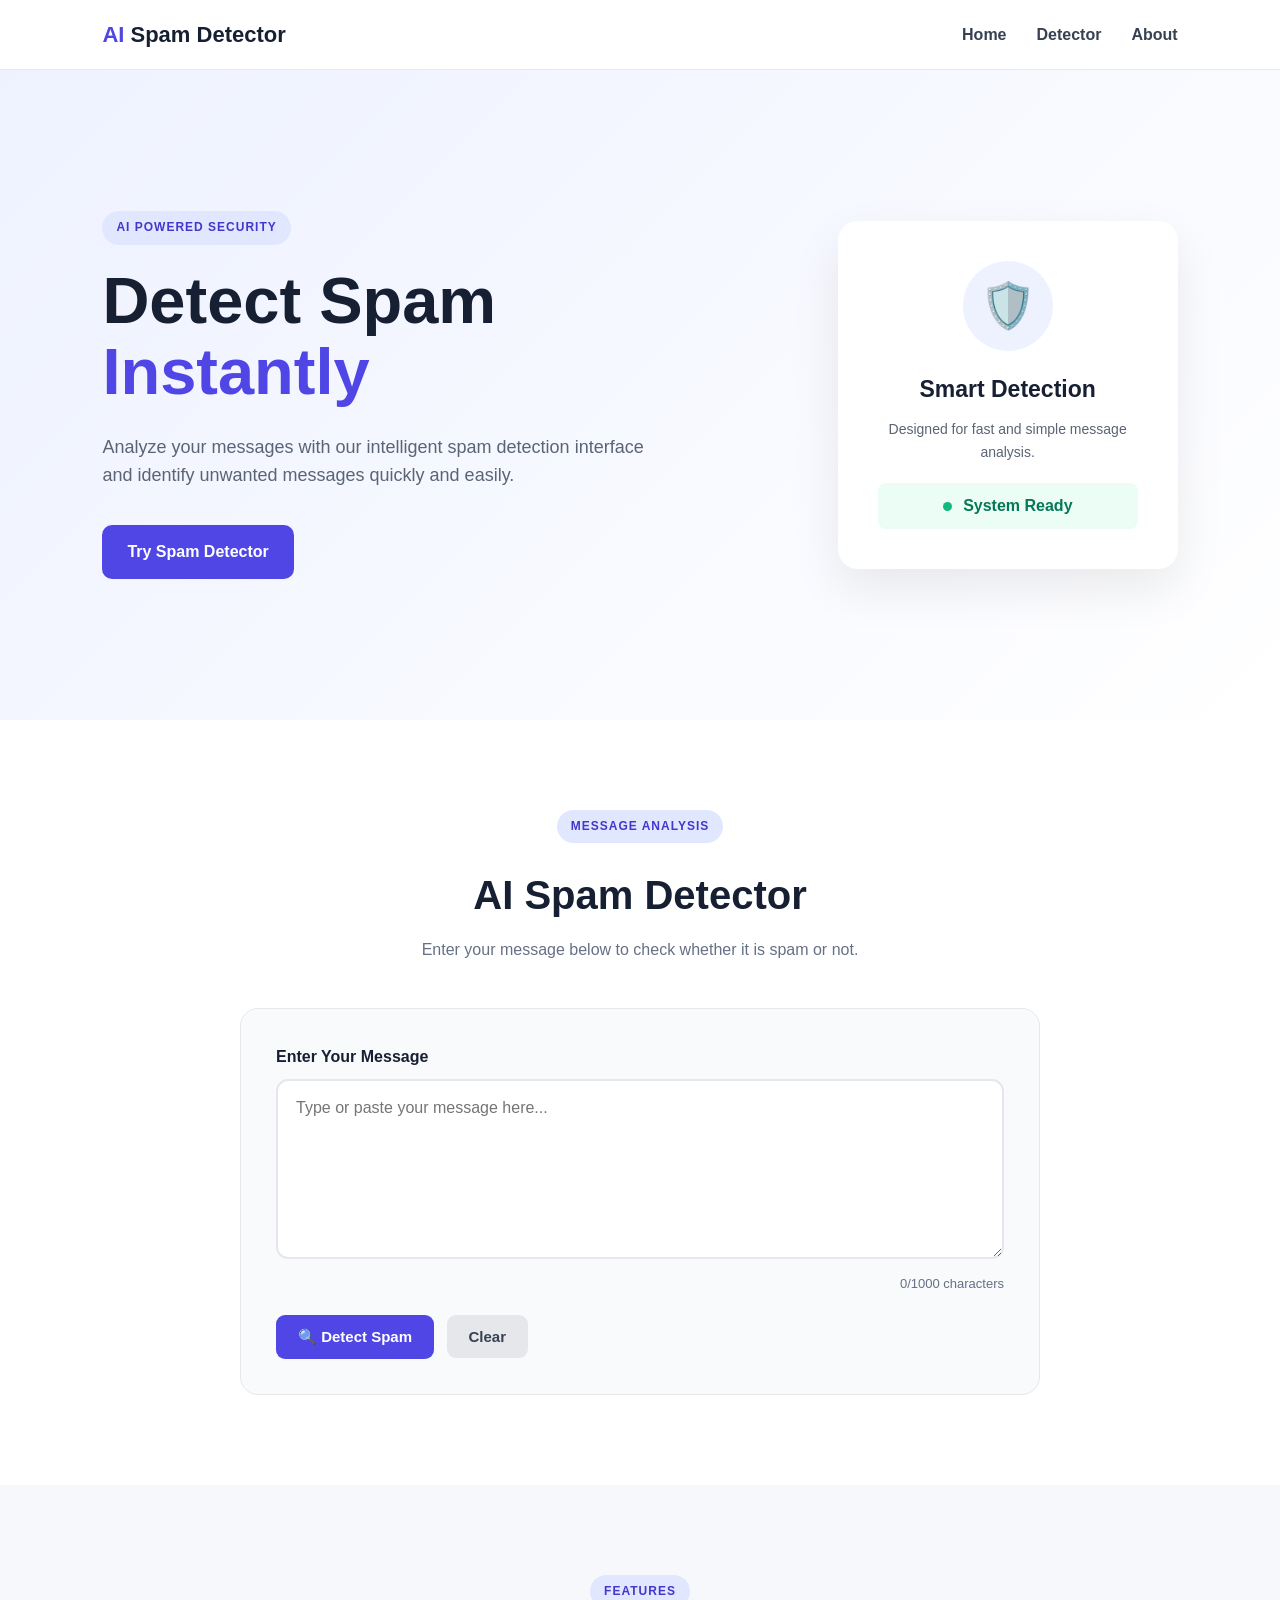
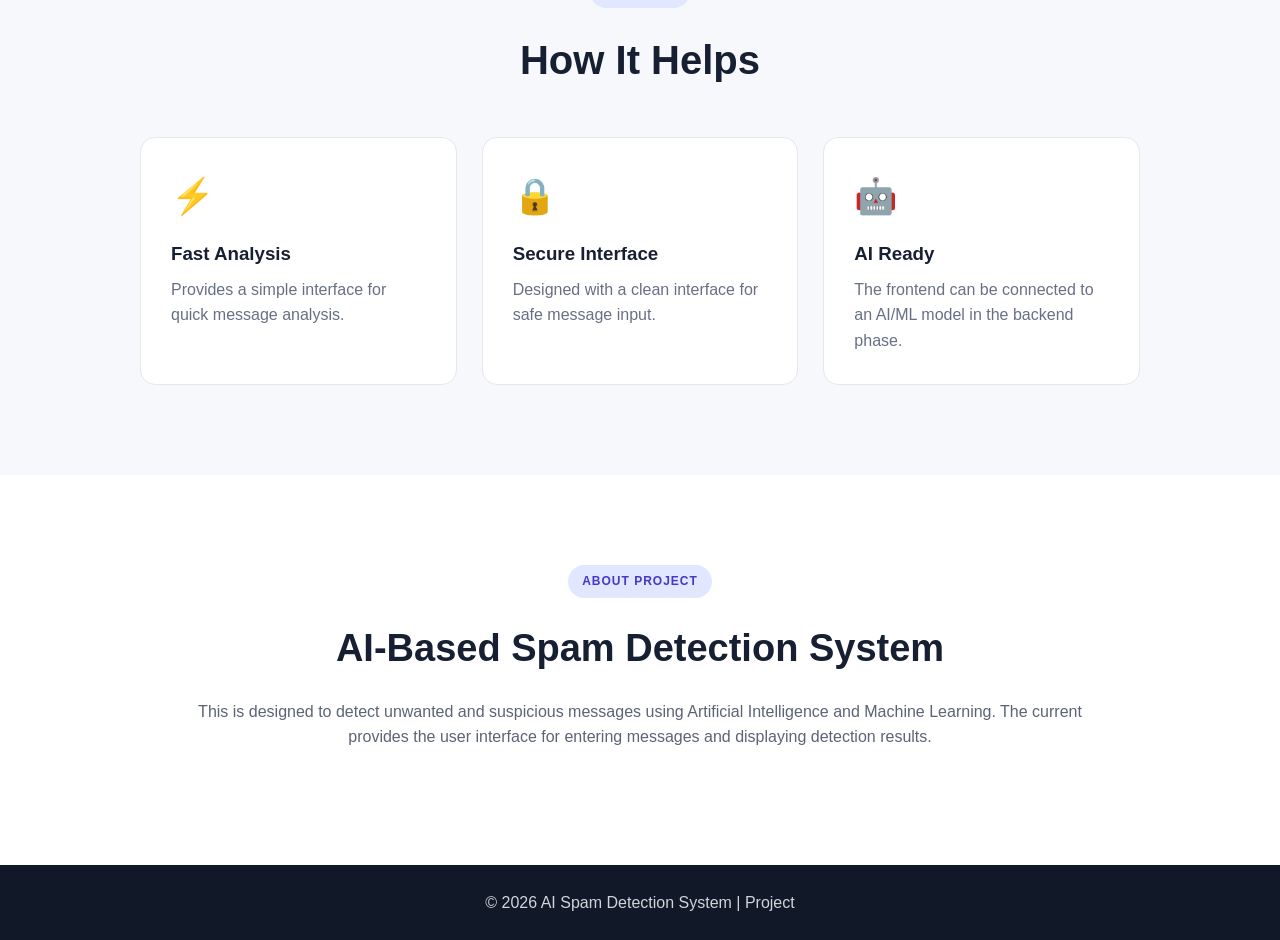
==== index.html @ cdc4ec86 "Add files via upload" ====
<!DOCTYPE html>
<html lang="en">
<head>
    <meta charset="UTF-8">
    <meta name="viewport" content="width=device-width, initial-scale=1.0">
    <title>AI Spam Detection</title>
    <link rel="stylesheet" href="style.css">
</head>

<body>

    <header class="navbar">
        <div class="logo">
            <span>AI</span> Spam Detector
        </div>

        <nav>
            <a href="#home">Home</a>
            <a href="#detector">Detector</a>
            <a href="#about">About</a>
        </nav>
    </header>

    <main>

        <!-- HOME -->
        <section id="home" class="hero">
            <div class="hero-content">
                <div class="badge">AI POWERED SECURITY</div>

                <h1>Detect Spam<br><span>Instantly</span></h1>

                <p>
                    Analyze your messages with our intelligent spam detection
                    interface and identify unwanted messages quickly and easily.
                </p>

                <a href="#detector" class="primary-btn">
                    Try Spam Detector
                </a>
            </div>

            <div class="hero-card">
                <div class="shield">🛡️</div>
                <h3>Smart Detection</h3>
                <p>Designed for fast and simple message analysis.</p>

                <div class="status">
                    <span class="dot"></span>
                    System Ready
                </div>
            </div>
        </section>

        <!-- DETECTOR -->
        <section id="detector" class="detector-section">

            <div class="section-heading">
                <div class="badge">MESSAGE ANALYSIS</div>
                <h2>AI Spam Detector</h2>
                <p>
                    Enter your message below to check whether it is spam or not.
                </p>
            </div>

            <div class="detector-box">

                <label for="message">Enter Your Message</label>

                <textarea
                    id="message"
                    placeholder="Type or paste your message here..."
                    maxlength="1000"></textarea>

                <div class="counter">
                    <span id="charCount">0</span>/1000 characters
                </div>

                <button id="detectBtn" class="detect-btn">
                    🔍 Detect Spam
                </button>

                <button id="clearBtn" class="clear-btn">
                    Clear
                </button>

                <!-- RESULT -->
                <div id="result" class="result hidden">

                    <div id="resultIcon" class="result-icon">
                        ✓
                    </div>

                    <div>
                        <h3 id="resultTitle">Result</h3>
                        <p id="resultMessage">
                            Detection result will appear here.
                        </p>
                    </div>

                </div>

            </div>
        </section>

        <!-- FEATURES -->
        <section class="features">

            <div class="section-heading">
                <div class="badge">FEATURES</div>
                <h2>How It Helps</h2>
            </div>

            <div class="feature-grid">

                <div class="feature-card">
                    <div class="feature-icon">⚡</div>
                    <h3>Fast Analysis</h3>
                    <p>
                        Provides a simple interface for quick message analysis.
                    </p>
                </div>

                <div class="feature-card">
                    <div class="feature-icon">🔒</div>
                    <h3>Secure Interface</h3>
                    <p>
                        Designed with a clean interface for safe message input.
                    </p>
                </div>

                <div class="feature-card">
                    <div class="feature-icon">🤖</div>
                    <h3>AI Ready</h3>
                    <p>
                        The frontend can be connected to an AI/ML model in the
                        backend phase.
                    </p>
                </div>

            </div>
        </section>

        <!-- ABOUT -->
        <section id="about" class="about">

            <div class="about-content">
                <div class="badge">ABOUT PROJECT</div>

                <h2>AI-Based Spam Detection System</h2>

                <p>
                    This  is designed to detect unwanted and suspicious
                    messages using Artificial Intelligence and Machine Learning.
                    The current  provides the user interface for entering
                    messages and displaying detection results.
                </p>

                
            </div>

        </section>

    </main>

    <footer>
        <p>© 2026 AI Spam Detection System | Project</p>
    </footer>

    <script src="script.js"></script>

</body>
</html>
---- style.css ----
* {
    margin: 0;
    padding: 0;
    box-sizing: border-box;
}

html {
    scroll-behavior: smooth;
}

body {
    font-family: Arial, Helvetica, sans-serif;
    background: #f6f8fc;
    color: #172033;
    line-height: 1.6;
}

/* NAVBAR */

.navbar {
    width: 100%;
    min-height: 70px;
    background: #ffffff;
    display: flex;
    justify-content: space-between;
    align-items: center;
    padding: 0 8%;
    border-bottom: 1px solid #e7eaf0;
    position: sticky;
    top: 0;
    z-index: 1000;
}

.logo {
    font-size: 22px;
    font-weight: 700;
}

.logo span {
    color: #4f46e5;
}

.navbar nav {
    display: flex;
    gap: 30px;
}

.navbar nav a {
    text-decoration: none;
    color: #374151;
    font-weight: 600;
    transition: 0.3s;
}

.navbar nav a:hover {
    color: #4f46e5;
}

/* HERO */

.hero {
    min-height: 650px;
    padding: 90px 8%;
    display: flex;
    align-items: center;
    justify-content: space-between;
    gap: 50px;
    background: linear-gradient(135deg, #eef2ff, #ffffff);
}

.hero-content {
    max-width: 650px;
}

.badge {
    display: inline-block;
    background: #e0e7ff;
    color: #4338ca;
    padding: 7px 14px;
    border-radius: 30px;
    font-size: 12px;
    font-weight: 700;
    letter-spacing: 1px;
    margin-bottom: 20px;
}

.hero h1 {
    font-size: 65px;
    line-height: 1.1;
    margin-bottom: 25px;
}

.hero h1 span {
    color: #4f46e5;
}

.hero p {
    font-size: 18px;
    color: #5b6475;
    max-width: 570px;
    margin-bottom: 35px;
}

.primary-btn {
    display: inline-block;
    padding: 14px 25px;
    background: #4f46e5;
    color: white;
    text-decoration: none;
    border-radius: 10px;
    font-weight: 700;
    transition: 0.3s;
}

.primary-btn:hover {
    background: #3730a3;
    transform: translateY(-2px);
}

/* HERO CARD */

.hero-card {
    width: 340px;
    background: white;
    padding: 40px;
    border-radius: 20px;
    text-align: center;
    box-shadow: 0 20px 50px rgba(0, 0, 0, 0.08);
}

.shield {
    width: 90px;
    height: 90px;
    margin: auto auto 20px;
    border-radius: 50%;
    background: #eef2ff;
    display: flex;
    align-items: center;
    justify-content: center;
    font-size: 45px;
}

.hero-card h3 {
    font-size: 23px;
    margin-bottom: 10px;
}

.hero-card p {
    font-size: 14px;
    margin-bottom: 20px;
}

.status {
    padding: 10px;
    background: #ecfdf5;
    color: #047857;
    border-radius: 8px;
    font-weight: 600;
}

.dot {
    width: 9px;
    height: 9px;
    display: inline-block;
    background: #10b981;
    border-radius: 50%;
    margin-right: 7px;
}

/* DETECTOR */

.detector-section {
    padding: 90px 8%;
    background: white;
}

.section-heading {
    text-align: center;
    margin-bottom: 45px;
}

.section-heading h2 {
    font-size: 40px;
    margin-bottom: 10px;
}

.section-heading p {
    color: #667085;
}

/* DETECTOR BOX */

.detector-box {
    max-width: 800px;
    margin: auto;
    padding: 35px;
    background: #f8fafc;
    border: 1px solid #e5e7eb;
    border-radius: 18px;
}

.detector-box label {
    display: block;
    font-weight: 700;
    margin-bottom: 10px;
}

textarea {
    width: 100%;
    height: 180px;
    resize: vertical;
    border: 2px solid #e5e7eb;
    border-radius: 12px;
    padding: 18px;
    font-size: 16px;
    font-family: inherit;
    outline: none;
    background: white;
}

textarea:focus {
    border-color: #4f46e5;
}

.counter {
    text-align: right;
    color: #667085;
    font-size: 13px;
    margin: 7px 0 20px;
}

.detect-btn,
.clear-btn {
    border: none;
    border-radius: 9px;
    padding: 13px 22px;
    cursor: pointer;
    font-size: 15px;
    font-weight: 700;
}

.detect-btn {
    background: #4f46e5;
    color: white;
}

.detect-btn:hover {
    background: #3730a3;
}

.clear-btn {
    background: #e5e7eb;
    color: #374151;
    margin-left: 8px;
}

/* RESULT */

.result {
    margin-top: 25px;
    padding: 20px;
    border-radius: 12px;
    display: flex;
    align-items: center;
    gap: 18px;
}

.result-icon {
    width: 55px;
    height: 55px;
    border-radius: 50%;
    display: flex;
    align-items: center;
    justify-content: center;
    font-size: 25px;
    font-weight: bold;
}

.result h3 {
    margin-bottom: 3px;
}

.result p {
    color: #5b6475;
}

.spam-result {
    background: #fef2f2;
    border: 1px solid #fecaca;
}

.spam-result .result-icon {
    background: #fee2e2;
    color: #dc2626;
}

.safe-result {
    background: #ecfdf5;
    border: 1px solid #a7f3d0;
}

.safe-result .result-icon {
    background: #d1fae5;
    color: #059669;
}

.hidden {
    display: none;
}

/* FEATURES */

.features {
    padding: 90px 8%;
    background: #f6f8fc;
}

.feature-grid {
    max-width: 1000px;
    margin: auto;
    display: grid;
    grid-template-columns: repeat(3, 1fr);
    gap: 25px;
}

.feature-card {
    background: white;
    padding: 30px;
    border-radius: 15px;
    border: 1px solid #e5e7eb;
    transition: 0.3s;
}

.feature-card:hover {
    transform: translateY(-5px);
    box-shadow: 0 15px 30px rgba(0, 0, 0, 0.07);
}

.feature-icon {
    font-size: 35px;
    margin-bottom: 15px;
}

.feature-card h3 {
    margin-bottom: 8px;
}

.feature-card p {
    color: #667085;
}

/* ABOUT */

.about {
    padding: 90px 8%;
    background: white;
}

.about-content {
    max-width: 900px;
    margin: auto;
    text-align: center;
}

.about-content h2 {
    font-size: 38px;
    margin-bottom: 20px;
}

.about-content p {
    color: #5b6475;
    margin-bottom: 25px;
}

.tech-list {
    display: flex;
    justify-content: center;
    flex-wrap: wrap;
    gap: 10px;
}

.tech-list span {
    padding: 8px 15px;
    background: #eef2ff;
    color: #4338ca;
    border-radius: 20px;
    font-weight: 600;
    font-size: 14px;
}

/* FOOTER */

footer {
    background: #111827;
    color: #d1d5db;
    text-align: center;
    padding: 25px;
}

/* RESPONSIVE */

@media (max-width: 850px) {

    .hero {
        flex-direction: column;
        text-align: center;
    }

    .hero-card {
        width: 100%;
        max-width: 400px;
    }

    .hero h1 {
        font-size: 48px;
    }

    .feature-grid {
        grid-template-columns: 1fr;
        max-width: 500px;
    }
}

@media (max-width: 600px) {

    .navbar {
        padding: 15px 5%;
        flex-direction: column;
        gap: 10px;
    }

    .navbar nav {
        gap: 15px;
    }

    .hero {
        padding: 60px 5%;
    }

    .hero h1 {
        font-size: 40px;
    }

    .detector-section,
    .features,
    .about {
        padding: 60px 5%;
    }

    .detector-box {
        padding: 20px;
    }

    .section-heading h2 {
        font-size: 30px;
    }
}
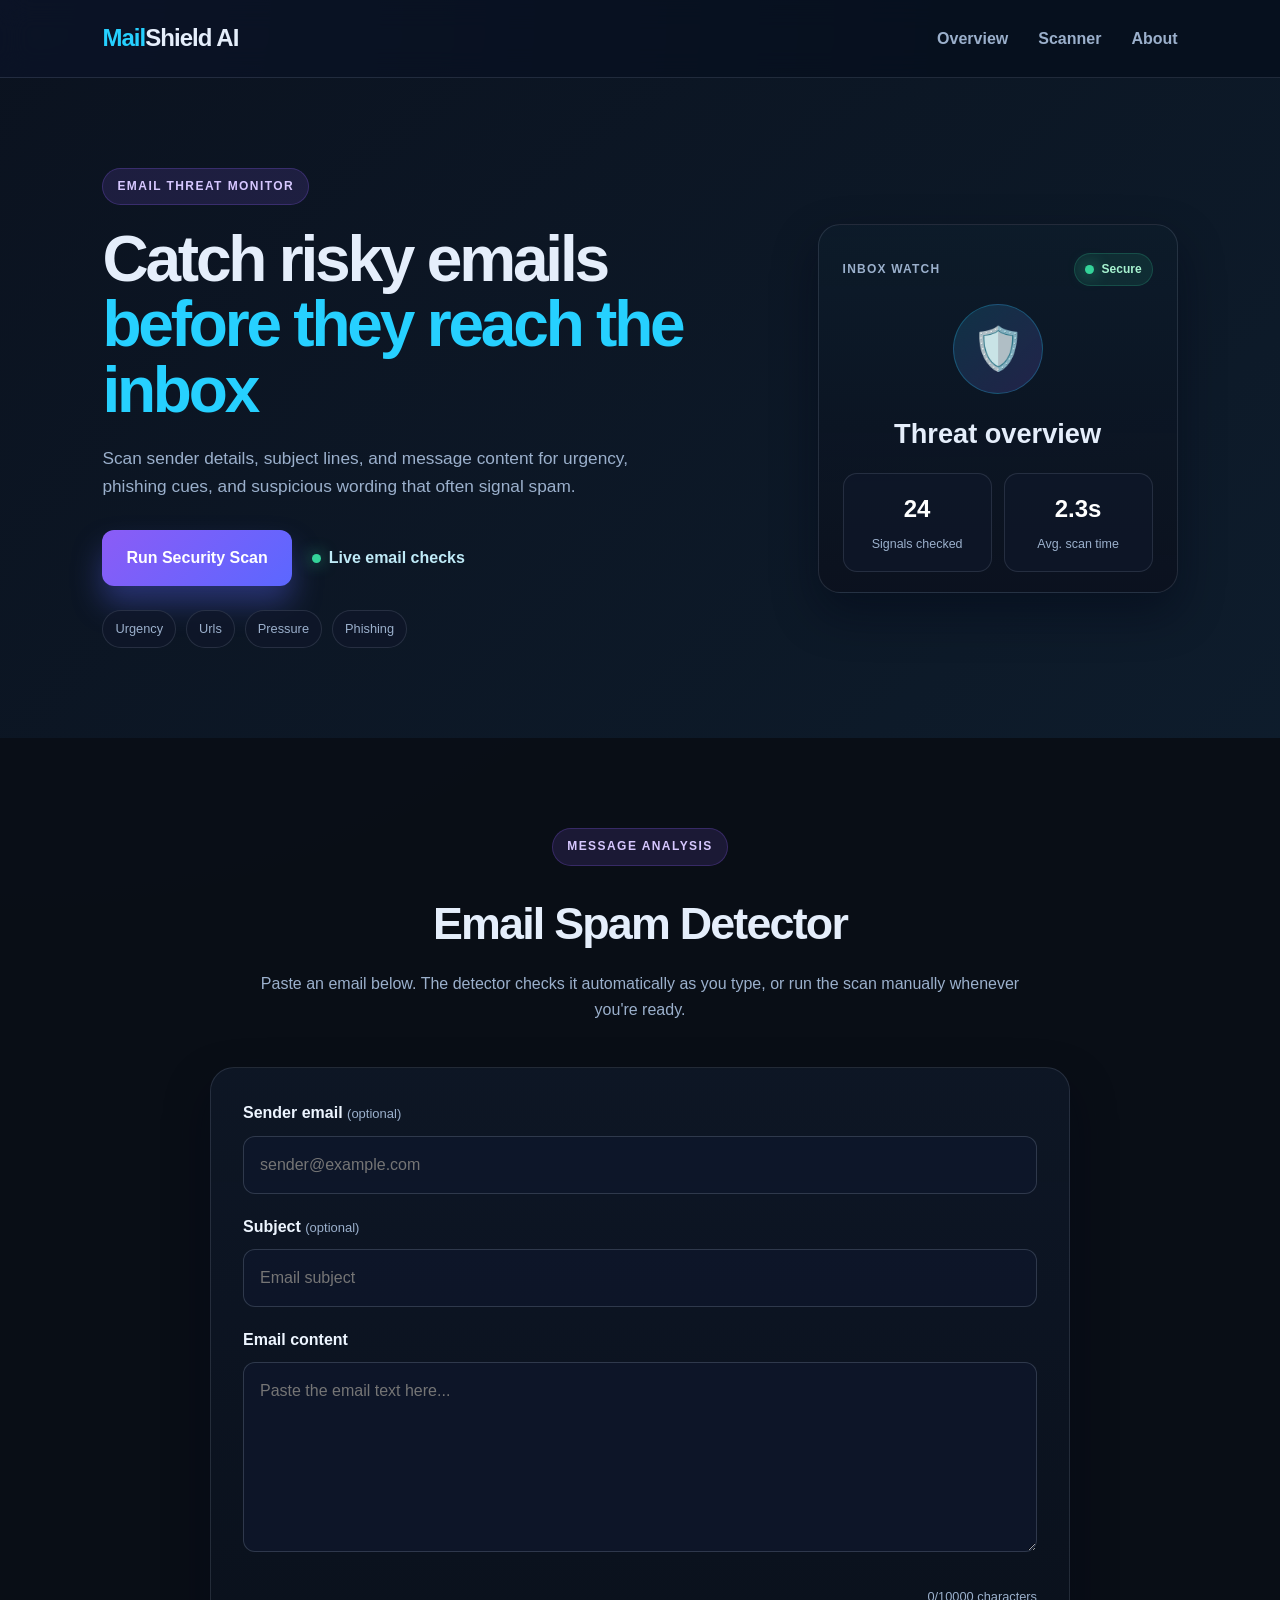
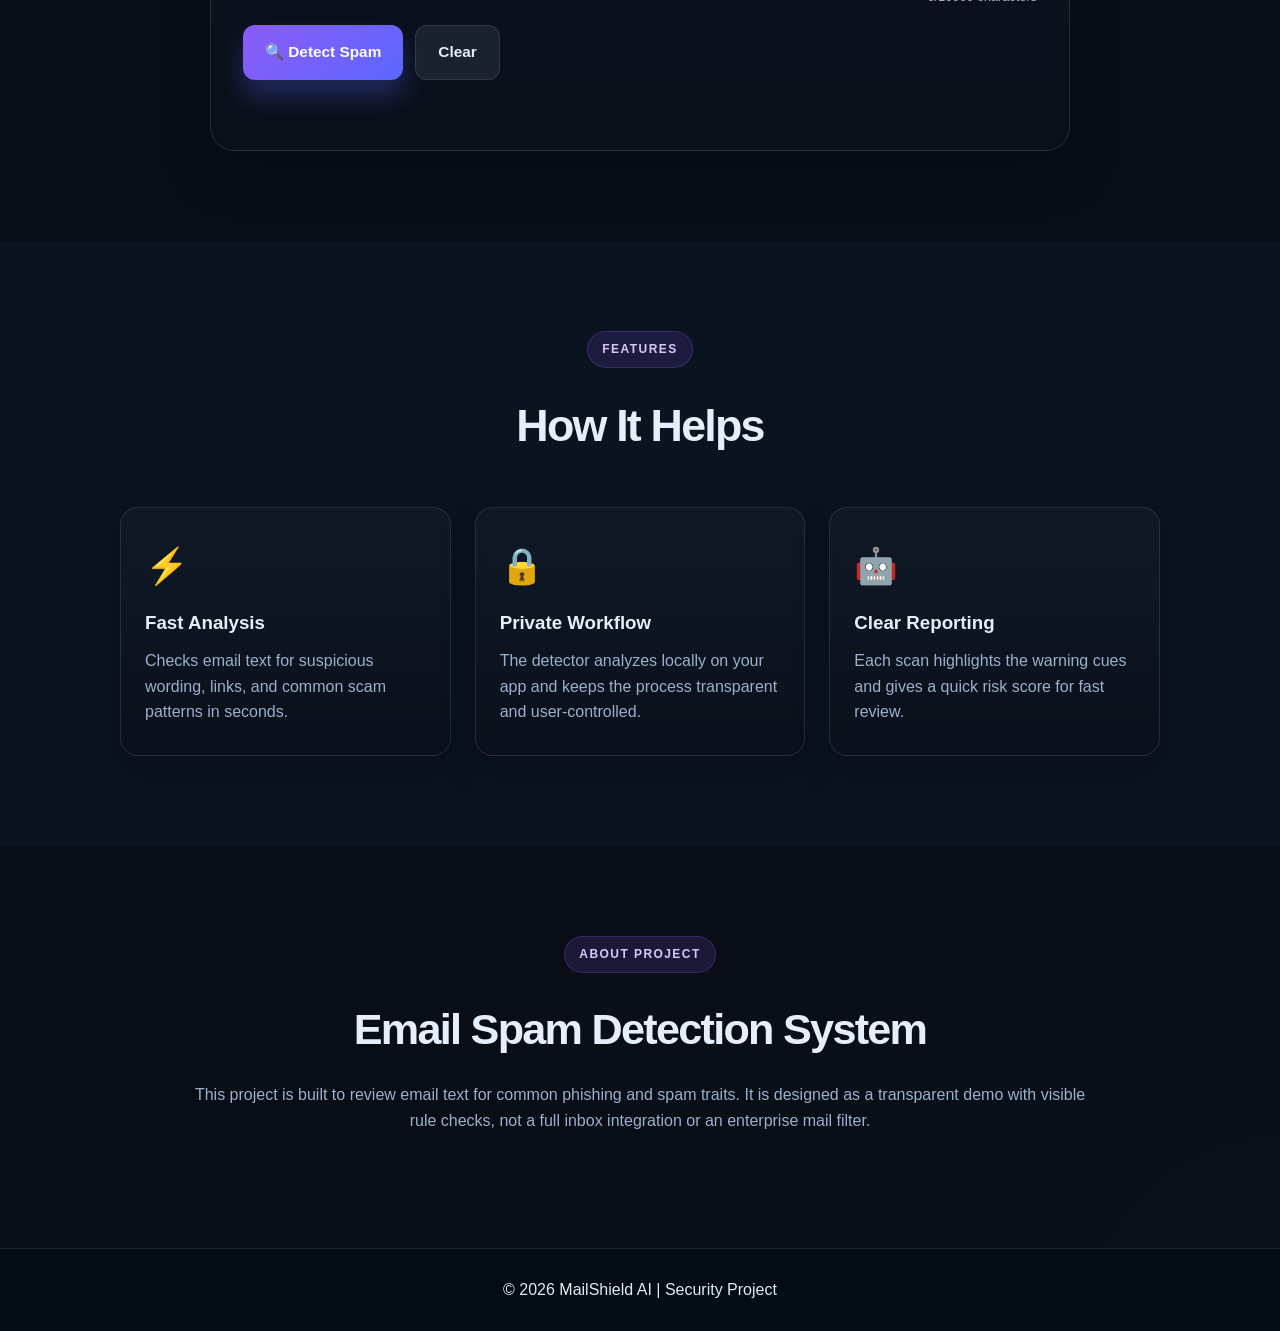
==== commit f9c9c181: "Refresh spam detector UI Co-authored-by: Copilot <223556219+Copilot@users.noreply.github.com>" ====
--- a/index.html
+++ b/index.html
@@ -1,173 +1,194 @@
-<!DOCTYPE html>
-<html lang="en">
-<head>
-    <meta charset="UTF-8">
-    <meta name="viewport" content="width=device-width, initial-scale=1.0">
-    <title>AI Spam Detection</title>
-    <link rel="stylesheet" href="style.css">
-</head>
-
-<body>
-
-    <header class="navbar">
-        <div class="logo">
-            <span>AI</span> Spam Detector
-        </div>
-
-        <nav>
-            <a href="#home">Home</a>
-            <a href="#detector">Detector</a>
-            <a href="#about">About</a>
-        </nav>
-    </header>
-
-    <main>
-
-        <!-- HOME -->
-        <section id="home" class="hero">
-            <div class="hero-content">
-                <div class="badge">AI POWERED SECURITY</div>
-
-                <h1>Detect Spam<br><span>Instantly</span></h1>
-
-                <p>
-                    Analyze your messages with our intelligent spam detection
-                    interface and identify unwanted messages quickly and easily.
-                </p>
-
-                <a href="#detector" class="primary-btn">
-                    Try Spam Detector
-                </a>
-            </div>
-
-            <div class="hero-card">
-                <div class="shield">🛡️</div>
-                <h3>Smart Detection</h3>
-                <p>Designed for fast and simple message analysis.</p>
-
-                <div class="status">
-                    <span class="dot"></span>
-                    System Ready
-                </div>
-            </div>
-        </section>
-
-        <!-- DETECTOR -->
-        <section id="detector" class="detector-section">
-
-            <div class="section-heading">
-                <div class="badge">MESSAGE ANALYSIS</div>
-                <h2>AI Spam Detector</h2>
-                <p>
-                    Enter your message below to check whether it is spam or not.
-                </p>
-            </div>
-
-            <div class="detector-box">
-
-                <label for="message">Enter Your Message</label>
-
-                <textarea
-                    id="message"
-                    placeholder="Type or paste your message here..."
-                    maxlength="1000"></textarea>
-
-                <div class="counter">
-                    <span id="charCount">0</span>/1000 characters
-                </div>
-
-                <button id="detectBtn" class="detect-btn">
-                    🔍 Detect Spam
-                </button>
-
-                <button id="clearBtn" class="clear-btn">
-                    Clear
-                </button>
-
-                <!-- RESULT -->
-                <div id="result" class="result hidden">
-
-                    <div id="resultIcon" class="result-icon">
-                        ✓
-                    </div>
-
-                    <div>
-                        <h3 id="resultTitle">Result</h3>
-                        <p id="resultMessage">
-                            Detection result will appear here.
-                        </p>
-                    </div>
-
-                </div>
-
-            </div>
-        </section>
-
-        <!-- FEATURES -->
-        <section class="features">
-
-            <div class="section-heading">
-                <div class="badge">FEATURES</div>
-                <h2>How It Helps</h2>
-            </div>
-
-            <div class="feature-grid">
-
-                <div class="feature-card">
-                    <div class="feature-icon">⚡</div>
-                    <h3>Fast Analysis</h3>
-                    <p>
-                        Provides a simple interface for quick message analysis.
-                    </p>
-                </div>
-
-                <div class="feature-card">
-                    <div class="feature-icon">🔒</div>
-                    <h3>Secure Interface</h3>
-                    <p>
-                        Designed with a clean interface for safe message input.
-                    </p>
-                </div>
-
-                <div class="feature-card">
-                    <div class="feature-icon">🤖</div>
-                    <h3>AI Ready</h3>
-                    <p>
-                        The frontend can be connected to an AI/ML model in the
-                        backend phase.
-                    </p>
-                </div>
-
-            </div>
-        </section>
-
-        <!-- ABOUT -->
-        <section id="about" class="about">
-
-            <div class="about-content">
-                <div class="badge">ABOUT PROJECT</div>
-
-                <h2>AI-Based Spam Detection System</h2>
-
-                <p>
-                    This  is designed to detect unwanted and suspicious
-                    messages using Artificial Intelligence and Machine Learning.
-                    The current  provides the user interface for entering
-                    messages and displaying detection results.
-                </p>
-
-                
-            </div>
-
-        </section>
-
-    </main>
-
-    <footer>
-        <p>© 2026 AI Spam Detection System | Project</p>
-    </footer>
-
-    <script src="script.js"></script>
-
-</body>
-</html>+<!DOCTYPE html>
+<html lang="en">
+<head>
+    <meta charset="UTF-8">
+    <meta name="viewport" content="width=device-width, initial-scale=1.0">
+    <title>MailShield AI</title>
+    <link rel="stylesheet" href="style.css">
+</head>
+
+<body>
+
+    <header class="navbar">
+        <div class="logo">
+            <span>Mail</span>Shield AI
+        </div>
+
+        <nav>
+            <a href="#home">Overview</a>
+            <a href="#detector">Scanner</a>
+            <a href="#about">About</a>
+        </nav>
+    </header>
+
+    <main>
+
+        <section id="home" class="hero">
+            <div class="hero-content">
+                <div class="badge">EMAIL THREAT MONITOR</div>
+
+                <h1>Catch risky emails<br><span>before they reach the inbox</span></h1>
+
+                <p>
+                    Scan sender details, subject lines, and message content for urgency,
+                    phishing cues, and suspicious wording that often signal spam.
+                </p>
+
+                <div class="hero-actions">
+                    <a href="#detector" class="primary-btn">Run Security Scan</a>
+                    <span class="mini-status"><span class="dot"></span>Live email checks</span>
+                </div>
+
+                <div class="signal-row">
+                    <span>Urgency</span>
+                    <span>Urls</span>
+                    <span>Pressure</span>
+                    <span>Phishing</span>
+                </div>
+            </div>
+
+            <div class="hero-card">
+                <div class="panel-header">
+                    <span class="mini-label">Inbox watch</span>
+                    <span class="status-pill"><span class="dot"></span>Secure</span>
+                </div>
+
+                <div class="shield">🛡️</div>
+                <h3>Threat overview</h3>
+
+                <div class="metric-list">
+                    <div>
+                        <strong>24</strong>
+                        <span>Signals checked</span>
+                    </div>
+                    <div>
+                        <strong>2.3s</strong>
+                        <span>Avg. scan time</span>
+                    </div>
+                </div>
+            </div>
+        </section>
+
+        <section id="detector" class="detector-section">
+
+            <div class="section-heading">
+                <div class="badge">MESSAGE ANALYSIS</div>
+                <h2>Email Spam Detector</h2>
+                <p>
+                    Paste an email below. The detector checks it automatically as you type,
+                    or run the scan manually whenever you're ready.
+                </p>
+                <p id="hostingNotice" class="hosting-notice hidden" role="status"></p>
+            </div>
+
+            <div class="detector-box">
+
+                <label for="sender">Sender email <span>(optional)</span></label>
+                <input
+                    id="sender"
+                    type="email"
+                    maxlength="254"
+                    autocomplete="off"
+                    placeholder="sender@example.com">
+
+                <label for="subject">Subject <span>(optional)</span></label>
+                <input
+                    id="subject"
+                    type="text"
+                    maxlength="200"
+                    placeholder="Email subject">
+
+                <label for="message">Email content</label>
+                <textarea
+                    id="message"
+                    placeholder="Paste the email text here..."
+                    maxlength="10000"
+                    required></textarea>
+
+                <div class="counter">
+                    <span id="charCount">0</span>/10000 characters
+                </div>
+
+                <div class="button-row">
+                    <button id="detectBtn" class="detect-btn" type="button">
+                        🔍 Detect Spam
+                    </button>
+
+                    <button id="clearBtn" class="clear-btn" type="button">
+                        Clear
+                    </button>
+                </div>
+
+                <p id="detectionStatus" class="detection-status" role="status" aria-live="polite"></p>
+
+                <div id="result" class="result hidden" aria-live="polite">
+                    <div id="resultIcon" class="result-icon">✓</div>
+
+                    <div>
+                        <h3 id="resultTitle">Result</h3>
+                        <p id="resultMessage">
+                            Detection result will appear here.
+                        </p>
+                        <ul id="resultSignals" class="result-signals"></ul>
+                    </div>
+                </div>
+
+            </div>
+        </section>
+
+        <section class="features">
+
+            <div class="section-heading">
+                <div class="badge">FEATURES</div>
+                <h2>How It Helps</h2>
+            </div>
+
+            <div class="feature-grid">
+
+                <div class="feature-card">
+                    <div class="feature-icon">⚡</div>
+                    <h3>Fast Analysis</h3>
+                    <p>Checks email text for suspicious wording, links, and common scam patterns in seconds.</p>
+                </div>
+
+                <div class="feature-card">
+                    <div class="feature-icon">🔒</div>
+                    <h3>Private Workflow</h3>
+                    <p>The detector analyzes locally on your app and keeps the process transparent and user-controlled.</p>
+                </div>
+
+                <div class="feature-card">
+                    <div class="feature-icon">🤖</div>
+                    <h3>Clear Reporting</h3>
+                    <p>Each scan highlights the warning cues and gives a quick risk score for fast review.</p>
+                </div>
+
+            </div>
+        </section>
+
+        <section id="about" class="about">
+
+            <div class="about-content">
+                <div class="badge">ABOUT PROJECT</div>
+
+                <h2>Email Spam Detection System</h2>
+
+                <p>
+                    This project is built to review email text for common phishing and spam traits.
+                    It is designed as a transparent demo with visible rule checks, not a full inbox
+                    integration or an enterprise mail filter.
+                </p>
+            </div>
+
+        </section>
+
+    </main>
+
+    <footer>
+        <p>© 2026 MailShield AI | Security Project</p>
+    </footer>
+
+    <script src="script.js"></script>
+
+</body>
+</html>
--- a/style.css
+++ b/style.css
@@ -1,457 +1,638 @@
-* {
-    margin: 0;
-    padding: 0;
-    box-sizing: border-box;
-}
-
-html {
-    scroll-behavior: smooth;
-}
-
-body {
-    font-family: Arial, Helvetica, sans-serif;
-    background: #f6f8fc;
-    color: #172033;
-    line-height: 1.6;
-}
-
-/* NAVBAR */
-
-.navbar {
-    width: 100%;
-    min-height: 70px;
-    background: #ffffff;
-    display: flex;
-    justify-content: space-between;
-    align-items: center;
-    padding: 0 8%;
-    border-bottom: 1px solid #e7eaf0;
-    position: sticky;
-    top: 0;
-    z-index: 1000;
-}
-
-.logo {
-    font-size: 22px;
-    font-weight: 700;
-}
-
-.logo span {
-    color: #4f46e5;
-}
-
-.navbar nav {
-    display: flex;
-    gap: 30px;
-}
-
-.navbar nav a {
-    text-decoration: none;
-    color: #374151;
-    font-weight: 600;
-    transition: 0.3s;
-}
-
-.navbar nav a:hover {
-    color: #4f46e5;
-}
-
-/* HERO */
-
-.hero {
-    min-height: 650px;
-    padding: 90px 8%;
-    display: flex;
-    align-items: center;
-    justify-content: space-between;
-    gap: 50px;
-    background: linear-gradient(135deg, #eef2ff, #ffffff);
-}
-
-.hero-content {
-    max-width: 650px;
-}
-
-.badge {
-    display: inline-block;
-    background: #e0e7ff;
-    color: #4338ca;
-    padding: 7px 14px;
-    border-radius: 30px;
-    font-size: 12px;
-    font-weight: 700;
-    letter-spacing: 1px;
-    margin-bottom: 20px;
-}
-
-.hero h1 {
-    font-size: 65px;
-    line-height: 1.1;
-    margin-bottom: 25px;
-}
-
-.hero h1 span {
-    color: #4f46e5;
-}
-
-.hero p {
-    font-size: 18px;
-    color: #5b6475;
-    max-width: 570px;
-    margin-bottom: 35px;
-}
-
-.primary-btn {
-    display: inline-block;
-    padding: 14px 25px;
-    background: #4f46e5;
-    color: white;
-    text-decoration: none;
-    border-radius: 10px;
-    font-weight: 700;
-    transition: 0.3s;
-}
-
-.primary-btn:hover {
-    background: #3730a3;
-    transform: translateY(-2px);
-}
-
-/* HERO CARD */
-
-.hero-card {
-    width: 340px;
-    background: white;
-    padding: 40px;
-    border-radius: 20px;
-    text-align: center;
-    box-shadow: 0 20px 50px rgba(0, 0, 0, 0.08);
-}
-
-.shield {
-    width: 90px;
-    height: 90px;
-    margin: auto auto 20px;
-    border-radius: 50%;
-    background: #eef2ff;
-    display: flex;
-    align-items: center;
-    justify-content: center;
-    font-size: 45px;
-}
-
-.hero-card h3 {
-    font-size: 23px;
-    margin-bottom: 10px;
-}
-
-.hero-card p {
-    font-size: 14px;
-    margin-bottom: 20px;
-}
-
-.status {
-    padding: 10px;
-    background: #ecfdf5;
-    color: #047857;
-    border-radius: 8px;
-    font-weight: 600;
-}
-
-.dot {
-    width: 9px;
-    height: 9px;
-    display: inline-block;
-    background: #10b981;
-    border-radius: 50%;
-    margin-right: 7px;
-}
-
-/* DETECTOR */
-
-.detector-section {
-    padding: 90px 8%;
-    background: white;
-}
-
-.section-heading {
-    text-align: center;
-    margin-bottom: 45px;
-}
-
-.section-heading h2 {
-    font-size: 40px;
-    margin-bottom: 10px;
-}
-
-.section-heading p {
-    color: #667085;
-}
-
-/* DETECTOR BOX */
-
-.detector-box {
-    max-width: 800px;
-    margin: auto;
-    padding: 35px;
-    background: #f8fafc;
-    border: 1px solid #e5e7eb;
-    border-radius: 18px;
-}
-
-.detector-box label {
-    display: block;
-    font-weight: 700;
-    margin-bottom: 10px;
-}
-
-textarea {
-    width: 100%;
-    height: 180px;
-    resize: vertical;
-    border: 2px solid #e5e7eb;
-    border-radius: 12px;
-    padding: 18px;
-    font-size: 16px;
-    font-family: inherit;
-    outline: none;
-    background: white;
-}
-
-textarea:focus {
-    border-color: #4f46e5;
-}
-
-.counter {
-    text-align: right;
-    color: #667085;
-    font-size: 13px;
-    margin: 7px 0 20px;
-}
-
-.detect-btn,
-.clear-btn {
-    border: none;
-    border-radius: 9px;
-    padding: 13px 22px;
-    cursor: pointer;
-    font-size: 15px;
-    font-weight: 700;
-}
-
-.detect-btn {
-    background: #4f46e5;
-    color: white;
-}
-
-.detect-btn:hover {
-    background: #3730a3;
-}
-
-.clear-btn {
-    background: #e5e7eb;
-    color: #374151;
-    margin-left: 8px;
-}
-
-/* RESULT */
-
-.result {
-    margin-top: 25px;
-    padding: 20px;
-    border-radius: 12px;
-    display: flex;
-    align-items: center;
-    gap: 18px;
-}
-
-.result-icon {
-    width: 55px;
-    height: 55px;
-    border-radius: 50%;
-    display: flex;
-    align-items: center;
-    justify-content: center;
-    font-size: 25px;
-    font-weight: bold;
-}
-
-.result h3 {
-    margin-bottom: 3px;
-}
-
-.result p {
-    color: #5b6475;
-}
-
-.spam-result {
-    background: #fef2f2;
-    border: 1px solid #fecaca;
-}
-
-.spam-result .result-icon {
-    background: #fee2e2;
-    color: #dc2626;
-}
-
-.safe-result {
-    background: #ecfdf5;
-    border: 1px solid #a7f3d0;
-}
-
-.safe-result .result-icon {
-    background: #d1fae5;
-    color: #059669;
-}
-
-.hidden {
-    display: none;
-}
-
-/* FEATURES */
-
-.features {
-    padding: 90px 8%;
-    background: #f6f8fc;
-}
-
-.feature-grid {
-    max-width: 1000px;
-    margin: auto;
-    display: grid;
-    grid-template-columns: repeat(3, 1fr);
-    gap: 25px;
-}
-
-.feature-card {
-    background: white;
-    padding: 30px;
-    border-radius: 15px;
-    border: 1px solid #e5e7eb;
-    transition: 0.3s;
-}
-
-.feature-card:hover {
-    transform: translateY(-5px);
-    box-shadow: 0 15px 30px rgba(0, 0, 0, 0.07);
-}
-
-.feature-icon {
-    font-size: 35px;
-    margin-bottom: 15px;
-}
-
-.feature-card h3 {
-    margin-bottom: 8px;
-}
-
-.feature-card p {
-    color: #667085;
-}
-
-/* ABOUT */
-
-.about {
-    padding: 90px 8%;
-    background: white;
-}
-
-.about-content {
-    max-width: 900px;
-    margin: auto;
-    text-align: center;
-}
-
-.about-content h2 {
-    font-size: 38px;
-    margin-bottom: 20px;
-}
-
-.about-content p {
-    color: #5b6475;
-    margin-bottom: 25px;
-}
-
-.tech-list {
-    display: flex;
-    justify-content: center;
-    flex-wrap: wrap;
-    gap: 10px;
-}
-
-.tech-list span {
-    padding: 8px 15px;
-    background: #eef2ff;
-    color: #4338ca;
-    border-radius: 20px;
-    font-weight: 600;
-    font-size: 14px;
-}
-
-/* FOOTER */
-
-footer {
-    background: #111827;
-    color: #d1d5db;
-    text-align: center;
-    padding: 25px;
-}
-
-/* RESPONSIVE */
-
-@media (max-width: 850px) {
-
-    .hero {
-        flex-direction: column;
-        text-align: center;
-    }
-
-    .hero-card {
-        width: 100%;
-        max-width: 400px;
-    }
-
-    .hero h1 {
-        font-size: 48px;
-    }
-
-    .feature-grid {
-        grid-template-columns: 1fr;
-        max-width: 500px;
-    }
-}
-
-@media (max-width: 600px) {
-
-    .navbar {
-        padding: 15px 5%;
-        flex-direction: column;
-        gap: 10px;
-    }
-
-    .navbar nav {
-        gap: 15px;
-    }
-
-    .hero {
-        padding: 60px 5%;
-    }
-
-    .hero h1 {
-        font-size: 40px;
-    }
-
-    .detector-section,
-    .features,
-    .about {
-        padding: 60px 5%;
-    }
-
-    .detector-box {
-        padding: 20px;
-    }
-
-    .section-heading h2 {
-        font-size: 30px;
-    }
+:root {
+    --bg: #07111f;
+    --bg-soft: #0d1b2a;
+    --panel: rgba(10, 18, 30, 0.82);
+    --panel-strong: rgba(17, 25, 39, 0.96);
+    --panel-alt: #101b2b;
+    --line: rgba(148, 163, 184, 0.18);
+    --text: #e5eefb;
+    --muted: #9bb0cc;
+    --primary: #8b5cf6;
+    --secondary: #26d0ff;
+    --success: #34d399;
+    --danger: #f87171;
+    --warning: #fbbf24;
+    --shadow: 0 20px 45px rgba(2, 6, 23, 0.45);
+}
+
+* {
+    margin: 0;
+    padding: 0;
+    box-sizing: border-box;
+}
+
+html {
+    scroll-behavior: smooth;
+}
+
+body {
+    font-family: "Segoe UI", Tahoma, Geneva, Verdana, sans-serif;
+    background:
+        radial-gradient(circle at top left, rgba(139, 92, 246, 0.18), transparent 32%),
+        radial-gradient(circle at bottom right, rgba(38, 208, 255, 0.12), transparent 30%),
+        var(--bg);
+    color: var(--text);
+    line-height: 1.6;
+}
+
+img {
+    max-width: 100%;
+    display: block;
+}
+
+button,
+input,
+textarea {
+    font: inherit;
+}
+
+/* NAVBAR */
+
+.navbar {
+    width: 100%;
+    min-height: 78px;
+    background: rgba(7, 17, 31, 0.8);
+    backdrop-filter: blur(14px);
+    display: flex;
+    justify-content: space-between;
+    align-items: center;
+    padding: 0 8%;
+    border-bottom: 1px solid var(--line);
+    position: sticky;
+    top: 0;
+    z-index: 1000;
+}
+
+.logo {
+    font-size: 24px;
+    font-weight: 800;
+    letter-spacing: -0.04em;
+}
+
+.logo span {
+    color: var(--secondary);
+}
+
+.navbar nav {
+    display: flex;
+    gap: 30px;
+}
+
+.navbar nav a {
+    text-decoration: none;
+    color: var(--muted);
+    font-weight: 600;
+    transition: 0.25s ease;
+}
+
+.navbar nav a:hover {
+    color: var(--text);
+}
+
+/* HERO */
+
+.hero {
+    min-height: 650px;
+    padding: 90px 8%;
+    display: flex;
+    align-items: center;
+    justify-content: space-between;
+    gap: 52px;
+    background: linear-gradient(135deg, rgba(10, 18, 30, 0.96), rgba(15, 30, 46, 0.86));
+}
+
+.hero-content {
+    max-width: 660px;
+}
+
+.badge {
+    display: inline-block;
+    background: rgba(139, 92, 246, 0.14);
+    border: 1px solid rgba(139, 92, 246, 0.25);
+    color: #d6c7ff;
+    padding: 8px 14px;
+    border-radius: 999px;
+    font-size: 12px;
+    font-weight: 700;
+    letter-spacing: 0.12em;
+    margin-bottom: 22px;
+}
+
+.hero h1 {
+    font-size: clamp(2.6rem, 5vw, 4.2rem);
+    line-height: 1.02;
+    margin-bottom: 22px;
+    letter-spacing: -0.05em;
+}
+
+.hero h1 span {
+    color: var(--secondary);
+}
+
+.hero p {
+    font-size: 1.08rem;
+    color: var(--muted);
+    max-width: 560px;
+    margin-bottom: 30px;
+}
+
+.hero-actions {
+    display: flex;
+    align-items: center;
+    gap: 20px;
+    flex-wrap: wrap;
+    margin-bottom: 24px;
+}
+
+.primary-btn {
+    display: inline-flex;
+    align-items: center;
+    justify-content: center;
+    padding: 15px 24px;
+    background: linear-gradient(135deg, var(--primary), #5b67ff);
+    color: white;
+    text-decoration: none;
+    border-radius: 12px;
+    font-weight: 700;
+    box-shadow: 0 18px 30px rgba(91, 103, 255, 0.35);
+    transition: transform 0.25s ease, box-shadow 0.25s ease;
+}
+
+.primary-btn:hover {
+    transform: translateY(-2px);
+    box-shadow: 0 24px 40px rgba(91, 103, 255, 0.38);
+}
+
+.mini-status {
+    display: inline-flex;
+    align-items: center;
+    gap: 8px;
+    color: #bfeaf7;
+    font-weight: 600;
+}
+
+.signal-row {
+    display: flex;
+    flex-wrap: wrap;
+    gap: 10px;
+}
+
+.signal-row span {
+    padding: 8px 12px;
+    border: 1px solid var(--line);
+    border-radius: 999px;
+    background: rgba(15, 23, 42, 0.8);
+    color: var(--muted);
+    font-size: 0.8rem;
+}
+
+.hero-card {
+    width: min(100%, 360px);
+    background: linear-gradient(180deg, rgba(13, 27, 42, 0.96), rgba(11, 17, 30, 0.9));
+    padding: 28px 24px 20px;
+    border: 1px solid var(--line);
+    border-radius: 22px;
+    box-shadow: var(--shadow);
+}
+
+.panel-header {
+    display: flex;
+    align-items: center;
+    justify-content: space-between;
+    margin-bottom: 14px;
+}
+
+.mini-label {
+    color: var(--muted);
+    font-size: 0.75rem;
+    font-weight: 700;
+    letter-spacing: 0.1em;
+    text-transform: uppercase;
+}
+
+.status-pill {
+    display: inline-flex;
+    align-items: center;
+    gap: 8px;
+    background: rgba(52, 211, 153, 0.1);
+    color: #a7f3d0;
+    border: 1px solid rgba(52, 211, 153, 0.2);
+    border-radius: 999px;
+    padding: 6px 10px;
+    font-size: 0.75rem;
+    font-weight: 700;
+}
+
+.shield {
+    width: 90px;
+    height: 90px;
+    margin: 18px auto 18px;
+    border-radius: 50%;
+    background: linear-gradient(135deg, rgba(38, 208, 255, 0.14), rgba(139, 92, 246, 0.18));
+    border: 1px solid rgba(38, 208, 255, 0.25);
+    display: flex;
+    align-items: center;
+    justify-content: center;
+    font-size: 42px;
+}
+
+.hero-card h3 {
+    text-align: center;
+    font-size: 1.7rem;
+    margin-bottom: 18px;
+}
+
+.metric-list {
+    display: grid;
+    grid-template-columns: repeat(2, minmax(0, 1fr));
+    gap: 12px;
+}
+
+.metric-list div {
+    background: rgba(15, 23, 42, 0.7);
+    border: 1px solid var(--line);
+    border-radius: 14px;
+    padding: 16px 14px;
+    display: flex;
+    flex-direction: column;
+    gap: 6px;
+    text-align: center;
+}
+
+.metric-list strong {
+    font-size: 1.5rem;
+    color: white;
+}
+
+.metric-list span {
+    color: var(--muted);
+    font-size: 0.78rem;
+}
+
+.dot {
+    width: 9px;
+    height: 9px;
+    display: inline-block;
+    background: var(--success);
+    border-radius: 50%;
+    box-shadow: 0 0 16px rgba(52, 211, 153, 0.8);
+}
+
+/* DETECTOR */
+
+.detector-section {
+    padding: 90px 8%;
+    background: rgba(9, 14, 22, 0.9);
+}
+
+.section-heading {
+    text-align: center;
+    margin-bottom: 45px;
+}
+
+.section-heading h2 {
+    font-size: clamp(2rem, 4vw, 2.8rem);
+    margin-bottom: 12px;
+    letter-spacing: -0.04em;
+}
+
+.section-heading p {
+    color: var(--muted);
+    max-width: 800px;
+    margin: 0 auto;
+}
+
+.hosting-notice {
+    max-width: 800px;
+    margin: 18px auto 0;
+    padding: 12px 16px;
+    border: 1px solid rgba(251, 191, 36, 0.4);
+    border-radius: 12px;
+    background: rgba(251, 191, 36, 0.08);
+    color: #f8d88d;
+    text-align: left;
+}
+
+/* DETECTOR BOX */
+
+.detector-box {
+    max-width: 860px;
+    margin: auto;
+    padding: 32px;
+    background: linear-gradient(180deg, rgba(14, 23, 38, 0.96), rgba(10, 17, 27, 0.95));
+    border: 1px solid var(--line);
+    border-radius: 24px;
+    box-shadow: var(--shadow);
+}
+
+.detector-box label {
+    display: block;
+    font-weight: 700;
+    margin-bottom: 10px;
+    color: #edf5ff;
+}
+
+.detector-box label span {
+    color: var(--muted);
+    font-size: 13px;
+    font-weight: 500;
+}
+
+input[type="email"],
+input[type="text"],
+textarea {
+    width: 100%;
+    border: 1px solid rgba(148, 163, 184, 0.25);
+    border-radius: 12px;
+    padding: 15px 16px;
+    margin-bottom: 20px;
+    font-size: 1rem;
+    font-family: inherit;
+    outline: none;
+    color: var(--text);
+    background: rgba(15, 23, 42, 0.86);
+    transition: border-color 0.25s ease, box-shadow 0.25s ease, transform 0.25s ease;
+}
+
+input[type="email"]:focus,
+input[type="text"]:focus,
+textarea:focus {
+    border-color: rgba(38, 208, 255, 0.6);
+    box-shadow: 0 0 0 3px rgba(38, 208, 255, 0.12);
+}
+
+textarea {
+    min-height: 190px;
+    resize: vertical;
+}
+
+.counter {
+    text-align: right;
+    color: var(--muted);
+    font-size: 0.8rem;
+    margin: 7px 0 18px;
+}
+
+.button-row {
+    display: flex;
+    gap: 12px;
+    flex-wrap: wrap;
+}
+
+.detect-btn,
+.clear-btn {
+    border: none;
+    border-radius: 12px;
+    padding: 14px 22px;
+    cursor: pointer;
+    font-size: 0.96rem;
+    font-weight: 700;
+    transition: transform 0.2s ease, opacity 0.2s ease, filter 0.2s ease;
+}
+
+.detect-btn {
+    background: linear-gradient(135deg, var(--primary), #5b67ff);
+    color: white;
+    box-shadow: 0 16px 25px rgba(91, 103, 255, 0.28);
+}
+
+.detect-btn:hover,
+.clear-btn:hover {
+    transform: translateY(-1px);
+}
+
+.clear-btn {
+    background: rgba(148, 163, 184, 0.12);
+    color: var(--text);
+    border: 1px solid var(--line);
+}
+
+.detect-btn:disabled {
+    cursor: wait;
+    opacity: 0.7;
+    filter: saturate(0.8);
+}
+
+.detection-status {
+    min-height: 24px;
+    margin-top: 14px;
+    color: var(--muted);
+    font-size: 0.88rem;
+}
+
+.detection-status.error {
+    color: #fecaca;
+}
+
+/* RESULT */
+
+.result {
+    margin-top: 24px;
+    padding: 18px 20px;
+    border-radius: 16px;
+    display: flex;
+    align-items: center;
+    gap: 18px;
+    border: 1px solid var(--line);
+    background: rgba(15, 23, 42, 0.72);
+}
+
+.result-icon {
+    width: 56px;
+    height: 56px;
+    border-radius: 50%;
+    display: flex;
+    align-items: center;
+    justify-content: center;
+    font-size: 1.5rem;
+    font-weight: 900;
+    background: rgba(38, 208, 255, 0.12);
+    color: var(--secondary);
+    flex-shrink: 0;
+}
+
+.result h3 {
+    margin-bottom: 4px;
+    font-size: 1.2rem;
+}
+
+.result p {
+    color: var(--muted);
+}
+
+.result-signals {
+    margin: 10px 0 0 18px;
+    color: var(--muted);
+}
+
+.result-signals li {
+    margin-top: 6px;
+}
+
+.spam-result {
+    background: rgba(248, 113, 113, 0.08);
+    border-color: rgba(248, 113, 113, 0.2);
+}
+
+.spam-result .result-icon {
+    background: rgba(248, 113, 113, 0.12);
+    color: var(--danger);
+}
+
+.safe-result {
+    background: rgba(52, 211, 153, 0.08);
+    border-color: rgba(52, 211, 153, 0.2);
+}
+
+.safe-result .result-icon {
+    background: rgba(52, 211, 153, 0.12);
+    color: var(--success);
+}
+
+.hidden {
+    display: none;
+}
+
+/* FEATURES */
+
+.features {
+    padding: 90px 8%;
+    background: #0a1320;
+}
+
+.feature-grid {
+    max-width: 1040px;
+    margin: auto;
+    display: grid;
+    grid-template-columns: repeat(3, minmax(0, 1fr));
+    gap: 24px;
+}
+
+.feature-card {
+    background: linear-gradient(180deg, rgba(17, 25, 39, 0.96), rgba(10, 17, 27, 0.9));
+    padding: 30px 24px;
+    border: 1px solid var(--line);
+    border-radius: 18px;
+    box-shadow: 0 15px 35px rgba(2, 6, 23, 0.22);
+    transition: transform 0.25s ease, border-color 0.25s ease;
+}
+
+.feature-card:hover {
+    transform: translateY(-6px);
+    border-color: rgba(38, 208, 255, 0.35);
+}
+
+.feature-icon {
+    font-size: 2.2rem;
+    margin-bottom: 14px;
+}
+
+.feature-card h3 {
+    margin-bottom: 10px;
+}
+
+.feature-card p {
+    color: var(--muted);
+}
+
+/* ABOUT */
+
+.about {
+    padding: 90px 8%;
+    background: rgba(9, 14, 22, 0.9);
+}
+
+.about-content {
+    max-width: 900px;
+    margin: auto;
+    text-align: center;
+}
+
+.about-content h2 {
+    font-size: clamp(2rem, 4vw, 2.7rem);
+    margin-bottom: 18px;
+    letter-spacing: -0.04em;
+}
+
+.about-content p {
+    color: var(--muted);
+    margin-bottom: 25px;
+}
+
+/* FOOTER */
+
+footer {
+    background: #030b13;
+    color: #dfeaf7;
+    text-align: center;
+    padding: 28px 20px;
+    border-top: 1px solid var(--line);
+}
+
+/* RESPONSIVE */
+
+@media (max-width: 850px) {
+
+    .hero {
+        flex-direction: column;
+        text-align: center;
+    }
+
+    .hero-content {
+        max-width: 90%;
+    }
+
+    .hero-actions,
+    .signal-row {
+        justify-content: center;
+    }
+
+    .hero-card {
+        width: 100%;
+        max-width: 420px;
+    }
+
+    .feature-grid {
+        grid-template-columns: 1fr;
+        max-width: 500px;
+    }
+}
+
+@media (max-width: 600px) {
+
+    .navbar {
+        padding: 18px 5%;
+        flex-direction: column;
+        gap: 12px;
+    }
+
+    .navbar nav {
+        gap: 16px;
+        flex-wrap: wrap;
+        justify-content: center;
+    }
+
+    .hero,
+    .detector-section,
+    .features,
+    .about {
+        padding: 60px 5%;
+    }
+
+    .detector-box {
+        padding: 20px;
+    }
+
+    .button-row {
+        flex-direction: column;
+    }
+
+    .detect-btn,
+    .clear-btn {
+        width: 100%;
+    }
+
+    .metric-list {
+        grid-template-columns: 1fr;
+    }
 }
